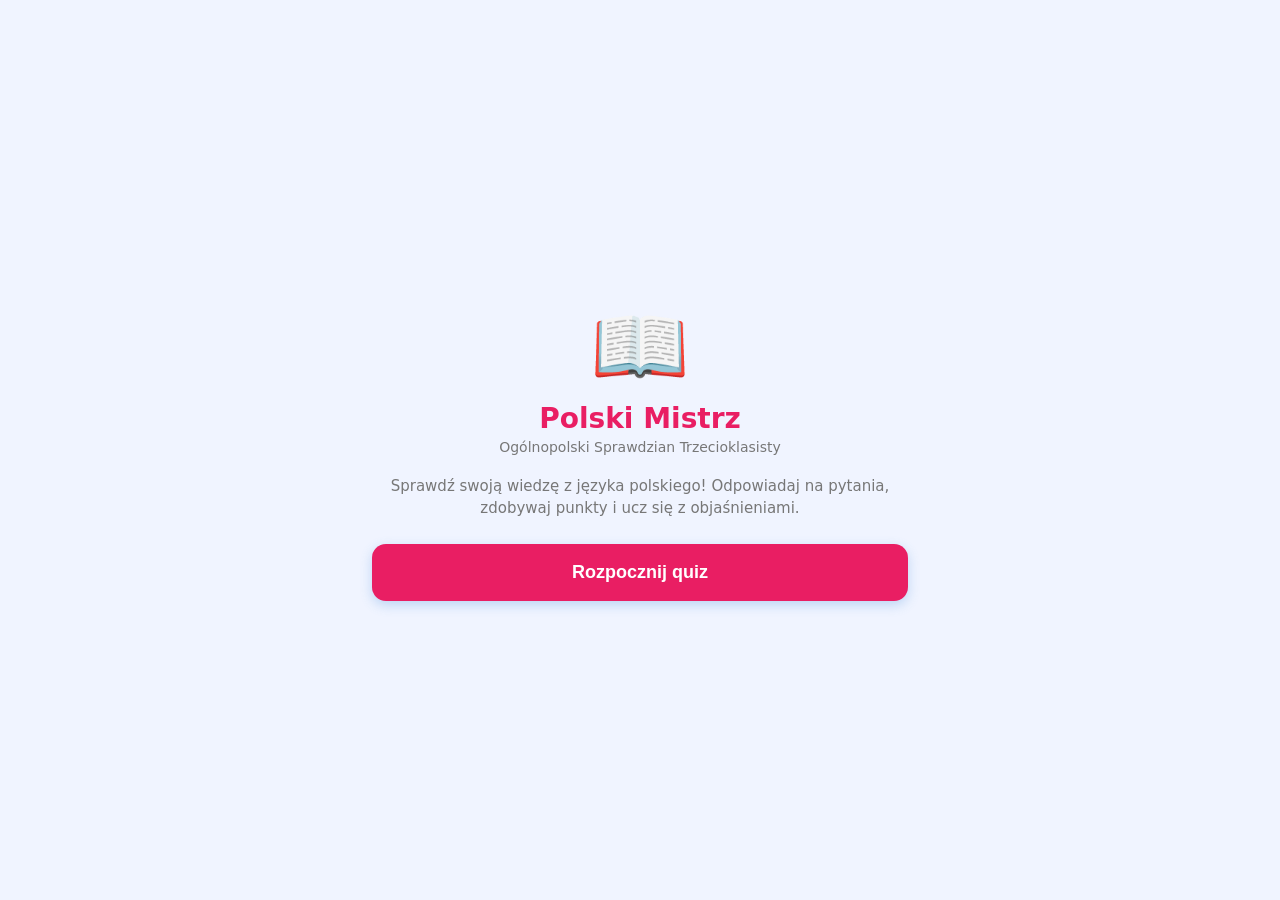
==== jezyk-polski/index.html @ eed73b52 "Dodano hub + matematyka + jezyk polski - quiz dla klasy 3 SP" ====
<!DOCTYPE html>
<html lang="pl">
<head>
  <meta charset="UTF-8">
  <meta name="viewport" content="width=device-width, initial-scale=1.0, maximum-scale=1.0, user-scalable=no">
  <meta name="theme-color" content="#E91E63">
  <meta name="description" content="Quiz z języka polskiego dla klas 1-3 szkoły podstawowej">
  <link rel="manifest" href="manifest.json">
  <link rel="apple-touch-icon" href="icons/icon-192.png">
  <title>Polski Mistrz - Quiz dla Trzecioklasisty</title>
  <link rel="stylesheet" href="css/style.css">
</head>
<body>
  <div id="app">
    <div id="screen-start" class="screen active">
      <div class="container">
        <div class="logo">📖</div>
        <h1>Polski Mistrz</h1>
        <p class="subtitle">Ogólnopolski Sprawdzian Trzecioklasisty</p>
        <p class="desc">Sprawdź swoją wiedzę z języka polskiego! Odpowiadaj na pytania, zdobywaj punkty i ucz się z objaśnieniami.</p>
        <button class="btn btn-primary btn-large" onclick="showScreen('screen-categories')">Rozpocznij quiz</button>
      </div>
    </div>

    <div id="screen-categories" class="screen">
      <div class="container">
        <h2>Wybierz kategorię</h2>
        <div id="categories-list" class="categories-grid"></div>
        <button class="btn btn-secondary btn-small" onclick="showScreen('screen-start')" style="margin-top:16px">← Powrót</button>
      </div>
    </div>

    <div id="screen-quiz" class="screen">
      <div class="container">
        <div id="quiz-header">
          <button class="btn-quit" onclick="quitQuiz()" aria-label="Opuść quiz">✕</button>
          <div id="quiz-progress">Pytanie <span id="current-question">1</span> z <span id="total-questions">10</span></div>
          <div id="quiz-timer">⏱ <span id="timer-display">00:00</span></div>
          <div id="quiz-score">⭐ <span id="score-display">0</span></div>
        </div>
        <div id="quiz-category-label" class="category-label"></div>
        <div id="question-text" class="question-text"></div>
        <button class="btn-notepad" onclick="toggleNotepad()" id="btn-notepad">📝 Notatnik</button>
        <div id="notepad-container" class="notepad-container hidden">
          <textarea id="notepad-text" class="notepad-textarea" placeholder="Tu możesz zanotować swoje przemyślenia..." rows="4"></textarea>
        </div>
        <div id="answers-container" class="answers"></div>
        <div id="explanation-box" class="explanation hidden">
          <div id="explanation-content"></div>
          <button class="btn btn-primary" onclick="nextQuestion()">Następne pytanie →</button>
        </div>
      </div>
    </div>

    <div id="screen-results" class="screen">
      <div class="container">
        <div class="results-header">
          <div class="results-icon">🏆</div>
          <h2>Koniec quizu!</h2>
        </div>
        <div id="results-summary" class="results-summary"></div>
        <div id="results-details" class="results-details"></div>
        <button class="btn btn-primary btn-large" onclick="showScreen('screen-categories')">Następny quiz</button>
        <button class="btn btn-secondary" onclick="showScreen('screen-start')" style="margin-top:12px">← Strona główna</button>
      </div>
    </div>
  </div>

  <script src="js/questions.js"></script>
  <script src="js/quiz.js"></script>
  <script src="js/app.js"></script>
</body>
</html>
---- jezyk-polski/css/style.css ----
* {
  margin: 0;
  padding: 0;
  box-sizing: border-box;
}

:root {
  --primary: #E91E63;
  --primary-dark: #C2185B;
  --secondary: #FFB74D;
  --success: #66BB6A;
  --error: #EF5350;
  --bg: #F0F4FF;
  --card: #FFFFFF;
  --text: #333333;
  --text-light: #777777;
  --shadow: 0 4px 20px rgba(0,0,0,0.1);
  --radius: 20px;
}

html, body {
  height: 100%;
  font-family: 'Segoe UI', 'Roboto', system-ui, -apple-system, sans-serif;
  background: var(--bg);
  color: var(--text);
  -webkit-tap-highlight-color: transparent;
  touch-action: manipulation;
}

#app {
  min-height: 100vh;
  max-width: 600px;
  margin: 0 auto;
  padding: 16px;
  display: flex;
  flex-direction: column;
}

/* Screens */
.screen {
  display: none;
  flex: 1;
  animation: fadeIn 0.3s ease;
}
.screen.active {
  display: flex;
}

@keyframes fadeIn {
  from { opacity: 0; transform: translateY(10px); }
  to { opacity: 1; transform: translateY(0); }
}

@keyframes pulse {
  0%, 100% { transform: scale(1); }
  50% { transform: scale(1.05); }
}

@keyframes slideDown {
  from { opacity: 0; max-height: 0; }
  to { opacity: 1; max-height: 500px; }
}

@keyframes confetti-fall {
  0% { transform: translateY(-100px) rotate(0deg); opacity: 1; }
  100% { transform: translateY(100vh) rotate(720deg); opacity: 0; }
}

.container {
  flex: 1;
  display: flex;
  flex-direction: column;
  align-items: center;
  justify-content: center;
  padding: 20px 16px;
}

/* Logo */
.logo {
  font-size: 80px;
  margin-bottom: 8px;
  animation: pulse 2s infinite;
}

/* Headings */
h1 {
  font-size: 28px;
  font-weight: 800;
  color: var(--primary);
  text-align: center;
}

h2 {
  font-size: 22px;
  font-weight: 700;
  color: var(--text);
  text-align: center;
  margin-bottom: 20px;
}

.subtitle {
  font-size: 14px;
  color: var(--text-light);
  text-align: center;
  margin: 4px 0;
}

.desc {
  font-size: 15px;
  color: var(--text-light);
  text-align: center;
  line-height: 1.5;
  margin: 16px 0 24px;
}

/* Buttons */
.btn {
  display: inline-flex;
  align-items: center;
  justify-content: center;
  gap: 8px;
  border: none;
  border-radius: 14px;
  font-size: 16px;
  font-weight: 600;
  cursor: pointer;
  padding: 14px 28px;
  transition: all 0.2s;
  width: 100%;
  touch-action: manipulation;
}

.btn:active {
  transform: scale(0.97);
}

.btn-primary {
  background: var(--primary);
  color: white;
  box-shadow: 0 4px 12px rgba(74, 144, 217, 0.3);
}

.btn-primary:hover {
  background: var(--primary-dark);
}

.btn-secondary {
  background: var(--card);
  color: var(--text);
  border: 2px solid #ddd;
}

.btn-secondary:hover {
  border-color: var(--primary);
  color: var(--primary);
}

.btn-success {
  background: var(--success);
  color: white;
}

.btn-error {
  background: var(--error);
  color: white;
}

.btn-small {
  padding: 10px 20px;
  font-size: 14px;
  max-width: 200px;
}

.btn-large {
  padding: 18px 36px;
  font-size: 18px;
}

/* Categories grid */
.categories-grid {
  display: grid;
  grid-template-columns: 1fr 1fr;
  gap: 12px;
  width: 100%;
  max-width: 400px;
}

.category-card {
  background: var(--card);
  border: 2px solid #eee;
  border-radius: var(--radius);
  padding: 20px 12px;
  text-align: center;
  cursor: pointer;
  transition: all 0.2s;
  box-shadow: var(--shadow);
  touch-action: manipulation;
}

.category-card:active {
  transform: scale(0.96);
}

.category-card .cat-icon {
  font-size: 36px;
  display: block;
  margin-bottom: 8px;
}

.category-card .cat-name {
  font-size: 14px;
  font-weight: 600;
  color: var(--text);
}

.category-card .cat-count {
  font-size: 12px;
  color: var(--text-light);
  margin-top: 4px;
}

.category-card.random {
  grid-column: 1 / -1;
  border-color: var(--secondary);
  background: #FFF8E1;
}

.category-card:hover {
  border-color: var(--primary);
  transform: translateY(-2px);
}

/* Quiz header */
#quiz-header {
  display: flex;
  justify-content: space-between;
  align-items: center;
  width: 100%;
  padding: 12px 0;
  border-bottom: 2px solid #eee;
  margin-bottom: 16px;
  font-size: 14px;
  font-weight: 600;
  color: var(--text-light);
  gap: 8px;
}

.btn-quit {
  background: #ffebee;
  border: 2px solid #ef9a9a;
  border-radius: 50%;
  width: 36px;
  height: 36px;
  font-size: 16px;
  font-weight: 700;
  color: #c62828;
  cursor: pointer;
  display: flex;
  align-items: center;
  justify-content: center;
  flex-shrink: 0;
  transition: all 0.2s;
  touch-action: manipulation;
}

.btn-quit:active {
  transform: scale(0.9);
  background: #ffcdd2;
}

.btn-notepad {
  background: #fff3e0;
  border: 2px solid #ffcc80;
  border-radius: 12px;
  padding: 8px 16px;
  font-size: 13px;
  font-weight: 600;
  color: #e65100;
  cursor: pointer;
  align-self: flex-start;
  transition: all 0.2s;
  touch-action: manipulation;
  margin-bottom: 8px;
}

.btn-notepad:active {
  transform: scale(0.96);
  background: #ffe0b2;
}

.btn-notepad.active {
  background: #ffe0b2;
  border-color: #e65100;
}

.notepad-container {
  width: 100%;
  margin-bottom: 12px;
  animation: slideDown 0.2s ease;
}

.notepad-container.hidden {
  display: none;
}

.notepad-textarea {
  width: 100%;
  padding: 12px;
  border: 2px solid #ffcc80;
  border-radius: 12px;
  font-size: 15px;
  font-family: inherit;
  resize: vertical;
  min-height: 60px;
  background: #fffaf0;
  outline: none;
  transition: border-color 0.2s;
}

.notepad-textarea:focus {
  border-color: var(--primary);
}

#quiz-header #quiz-timer {
  color: var(--primary);
}

#quiz-header #quiz-score {
  color: var(--secondary);
}

.category-label {
  font-size: 12px;
  font-weight: 600;
  color: var(--primary);
  background: #E3EDFA;
  padding: 4px 12px;
  border-radius: 20px;
  margin-bottom: 16px;
  align-self: flex-start;
}

/* Question */
.question-text {
  font-size: 20px;
  font-weight: 700;
  text-align: center;
  line-height: 1.5;
  margin: 24px 0;
  width: 100%;
  min-height: 60px;
}

/* Answers */
.answers {
  width: 100%;
  display: flex;
  flex-direction: column;
  gap: 10px;
}

.answer-btn {
  width: 100%;
  padding: 16px 20px;
  background: var(--card);
  border: 2px solid #e0e0e0;
  border-radius: 14px;
  font-size: 17px;
  font-weight: 500;
  text-align: left;
  cursor: pointer;
  transition: all 0.2s;
  touch-action: manipulation;
}

.answer-btn:active {
  transform: scale(0.98);
}

.answer-btn:hover {
  border-color: var(--primary);
  background: #F5F8FF;
}

.answer-btn.correct {
  border-color: var(--success);
  background: #E8F5E9;
  color: #2E7D32;
}

.answer-btn.wrong {
  border-color: var(--error);
  background: #FFEBEE;
  color: #C62828;
}

.answer-btn.disabled {
  cursor: default;
  opacity: 0.7;
}

.answer-btn .answer-letter {
  display: inline-block;
  width: 28px;
  height: 28px;
  line-height: 28px;
  text-align: center;
  border-radius: 50%;
  background: #f0f0f0;
  font-weight: 700;
  font-size: 13px;
  margin-right: 12px;
  color: var(--text-light);
}

.answer-btn.correct .answer-letter {
  background: var(--success);
  color: white;
}

.answer-btn.wrong .answer-letter {
  background: var(--error);
  color: white;
}

/* Explanation box */
.explanation {
  width: 100%;
  margin-top: 16px;
  padding: 16px;
  background: #FFF8E1;
  border: 2px solid var(--secondary);
  border-radius: 14px;
  animation: slideDown 0.3s ease;
}

.explanation .exp-label {
  font-weight: 700;
  color: #E65100;
  font-size: 13px;
  margin-bottom: 8px;
}

.explanation .exp-text {
  font-size: 15px;
  line-height: 1.5;
  color: #555;
  margin-bottom: 16px;
}

.explanation.hidden {
  display: none;
}

/* Results */
.results-header {
  text-align: center;
  margin-bottom: 24px;
}

.results-icon {
  font-size: 64px;
}

.results-summary {
  text-align: center;
  margin-bottom: 24px;
}

.results-summary .score-big {
  font-size: 48px;
  font-weight: 800;
  color: var(--primary);
}

.results-summary .score-label {
  font-size: 16px;
  color: var(--text-light);
}

.results-summary .score-message {
  font-size: 18px;
  margin-top: 8px;
  font-weight: 600;
}

.results-details {
  width: 100%;
  display: flex;
  flex-direction: column;
  gap: 12px;
  margin-bottom: 24px;
}

.result-item {
  background: var(--card);
  border-radius: 14px;
  padding: 14px;
  border-left: 4px solid var(--success);
  box-shadow: 0 2px 8px rgba(0,0,0,0.05);
}

.result-item.wrong {
  border-left-color: var(--error);
}

.result-item .ri-question {
  font-weight: 600;
  font-size: 15px;
  margin-bottom: 4px;
}

.result-item .ri-answer {
  font-size: 13px;
  color: var(--text-light);
}

.result-item .ri-answer .correct-text {
  color: var(--success);
  font-weight: 600;
}

.result-item .ri-answer .wrong-text {
  color: var(--error);
  font-weight: 600;
}

/* Timer warning */
.timer-warning {
  color: var(--error) !important;
  animation: pulse 1s infinite;
}

/* Scrollable */
.scrollable {
  flex: 1;
  overflow-y: auto;
  width: 100%;
}

/* Responsive */
@media (max-width: 480px) {
  .categories-grid {
    grid-template-columns: 1fr 1fr;
    gap: 8px;
  }

  .category-card {
    padding: 16px 8px;
  }

  .category-card .cat-icon {
    font-size: 28px;
  }

  .question-text {
    font-size: 18px;
  }

  .answer-btn {
    padding: 14px 16px;
    font-size: 15px;
  }

  h1 { font-size: 24px; }
}

/* Confetti (for perfect score) */
.confetti-piece {
  position: fixed;
  width: 10px;
  height: 10px;
  top: -10px;
  z-index: 999;
  animation: confetti-fall 3s ease-in forwards;
  pointer-events: none;
}
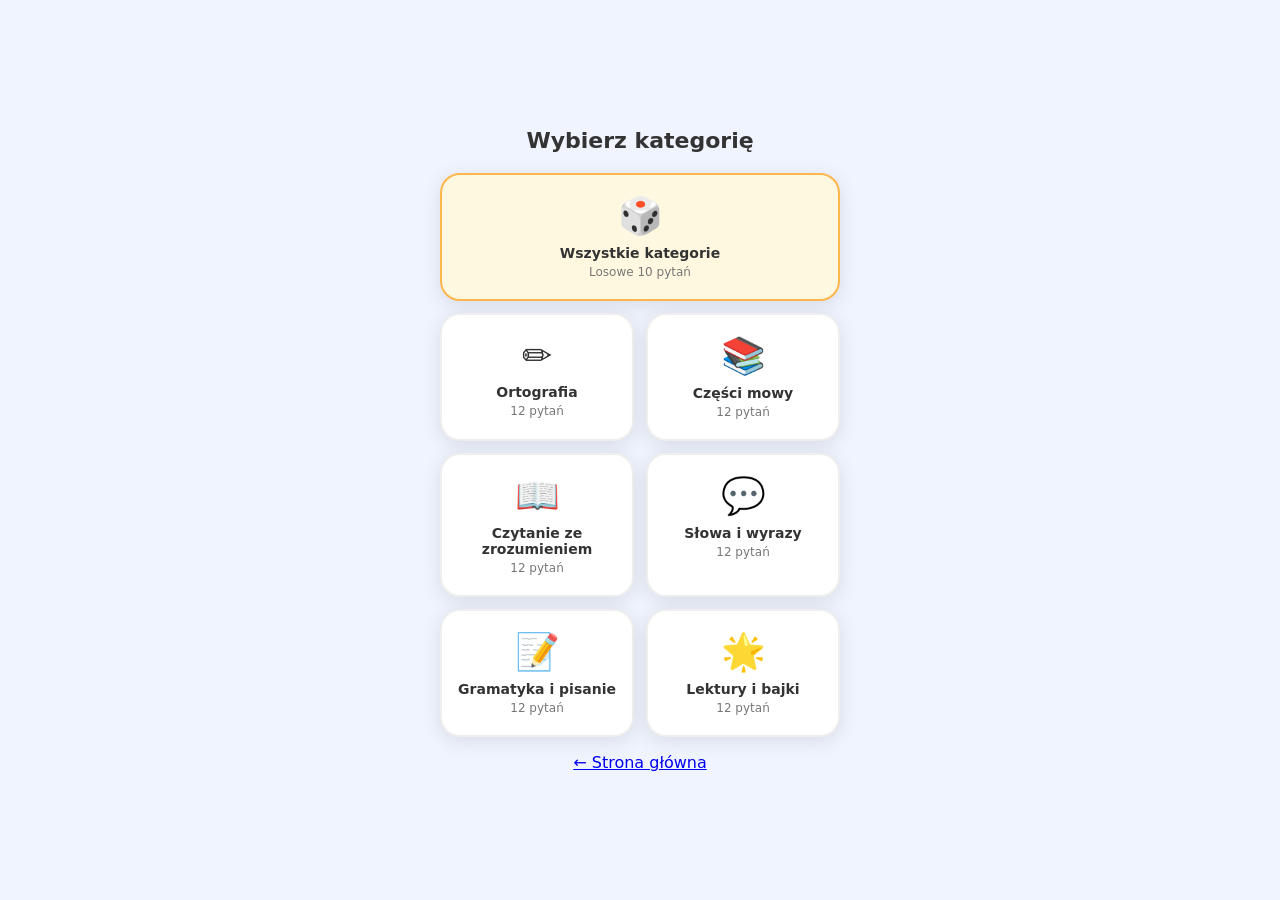
==== commit 1aa716d4: "Usunieto ekran startowy - od razu kategorie" ====
--- a/jezyk-polski/index.html
+++ b/jezyk-polski/index.html
@@ -12,21 +12,11 @@
 </head>
 <body>
   <div id="app">
-    <div id="screen-start" class="screen active">
-      <div class="container">
-        <div class="logo">📖</div>
-        <h1>Polski Mistrz</h1>
-        <p class="subtitle">Ogólnopolski Sprawdzian Trzecioklasisty</p>
-        <p class="desc">Sprawdź swoją wiedzę z języka polskiego! Odpowiadaj na pytania, zdobywaj punkty i ucz się z objaśnieniami.</p>
-        <button class="btn btn-primary btn-large" onclick="showScreen('screen-categories')">Rozpocznij quiz</button>
-      </div>
-    </div>
-
-    <div id="screen-categories" class="screen">
+    <div id="screen-categories" class="screen active">
       <div class="container">
         <h2>Wybierz kategorię</h2>
         <div id="categories-list" class="categories-grid"></div>
-        <button class="btn btn-secondary btn-small" onclick="showScreen('screen-start')" style="margin-top:16px">← Powrót</button>
+        <a href="../" class="link-back" style="margin-top:16px">← Strona główna</a>
       </div>
     </div>
 
@@ -61,7 +51,7 @@
         <div id="results-summary" class="results-summary"></div>
         <div id="results-details" class="results-details"></div>
         <button class="btn btn-primary btn-large" onclick="showScreen('screen-categories')">Następny quiz</button>
-        <button class="btn btn-secondary" onclick="showScreen('screen-start')" style="margin-top:12px">← Strona główna</button>
+        <a href="../" class="btn btn-secondary" style="margin-top:12px;text-decoration:none;display:inline-block">← Strona główna</a>
       </div>
     </div>
   </div>
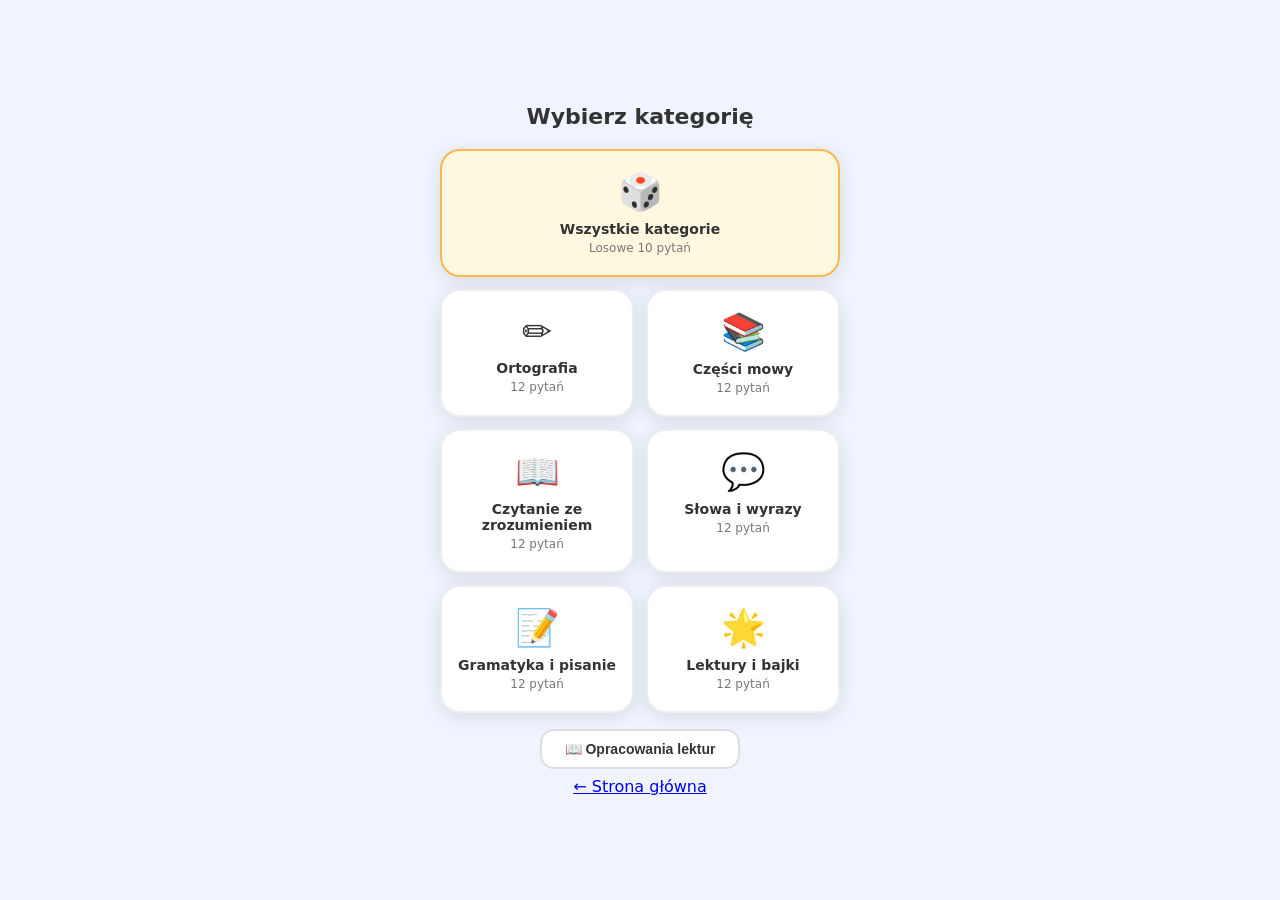
==== commit 067f95b8: "Dodano opracowania lektur i bajek do jezyka polskiego" ====
--- a/jezyk-polski/index.html
+++ b/jezyk-polski/index.html
@@ -16,7 +16,8 @@
       <div class="container">
         <h2>Wybierz kategorię</h2>
         <div id="categories-list" class="categories-grid"></div>
-        <a href="../" class="link-back" style="margin-top:16px">← Strona główna</a>
+        <button class="btn btn-secondary btn-small" onclick="showScreen('screen-lektury')" style="margin-top:16px">📖 Opracowania lektur</button>
+        <a href="../" class="link-back" style="margin-top:8px">← Strona główna</a>
       </div>
     </div>
 
@@ -54,6 +55,28 @@
         <a href="../" class="btn btn-secondary" style="margin-top:12px;text-decoration:none;display:inline-block">← Strona główna</a>
       </div>
     </div>
+
+    <!-- Ekran opracowań lektur -->
+    <div id="screen-lektury" class="screen">
+      <div class="container">
+        <div class="lektury-header">
+          <button class="btn-quit" onclick="showScreen('screen-categories')" aria-label="Powrót">✕</button>
+          <h2 style="flex:1;margin:0">📖 Opracowania lektur</h2>
+        </div>
+        <div id="lektury-list" class="lektury-list scrollable"></div>
+      </div>
+    </div>
+
+    <!-- Ekran szczegółów lektury -->
+    <div id="screen-lektura-detail" class="screen">
+      <div class="container">
+        <div class="lektury-header">
+          <button class="btn-quit" onclick="showScreen('screen-lektury')" aria-label="Powrót">✕</button>
+          <h2 style="flex:1;margin:0" id="lektura-detail-title">Tytuł</h2>
+        </div>
+        <div id="lektura-detail-content" class="lektura-detail scrollable"></div>
+      </div>
+    </div>
   </div>
 
   <script src="js/questions.js"></script>
--- a/jezyk-polski/css/style.css
+++ b/jezyk-polski/css/style.css
@@ -575,3 +575,113 @@
   animation: confetti-fall 3s ease-in forwards;
   pointer-events: none;
 }
+
+/* Lektury */
+.lektury-header {
+  display: flex;
+  align-items: center;
+  gap: 12px;
+  width: 100%;
+  margin-bottom: 16px;
+}
+
+.lektury-list {
+  width: 100%;
+  display: flex;
+  flex-direction: column;
+  gap: 12px;
+  padding-bottom: 40px;
+}
+
+.lektury-card {
+  background: var(--card);
+  border: 2px solid #f0f0f0;
+  border-radius: 16px;
+  padding: 16px;
+  cursor: pointer;
+  transition: all 0.2s;
+  box-shadow: 0 2px 12px rgba(0,0,0,0.06);
+  text-align: left;
+  touch-action: manipulation;
+}
+
+.lektury-card:active {
+  transform: scale(0.98);
+}
+
+.lektury-card .lc-icon {
+  font-size: 32px;
+  display: block;
+  margin-bottom: 8px;
+}
+
+.lektury-card .lc-title {
+  font-size: 16px;
+  font-weight: 700;
+  color: var(--text);
+  margin-bottom: 4px;
+}
+
+.lektury-card .lc-author {
+  font-size: 13px;
+  color: var(--text-light);
+}
+
+.lektury-card:hover {
+  border-color: var(--primary);
+}
+
+.lektura-detail {
+  width: 100%;
+  padding-bottom: 40px;
+}
+
+.lektura-detail .ld-icon {
+  font-size: 48px;
+  display: block;
+  text-align: center;
+  margin-bottom: 12px;
+}
+
+.lektura-detail .ld-title {
+  font-size: 22px;
+  font-weight: 700;
+  text-align: center;
+  color: var(--primary);
+  margin-bottom: 4px;
+}
+
+.lektura-detail .ld-author {
+  font-size: 14px;
+  text-align: center;
+  color: var(--text-light);
+  margin-bottom: 20px;
+}
+
+.lektura-detail .ld-section {
+  margin-bottom: 16px;
+}
+
+.lektura-detail .ld-section-title {
+  font-size: 15px;
+  font-weight: 700;
+  color: var(--text);
+  margin-bottom: 6px;
+  padding-bottom: 4px;
+  border-bottom: 2px solid #f0f0f0;
+}
+
+.lektura-detail .ld-section-text {
+  font-size: 14px;
+  line-height: 1.6;
+  color: #555;
+}
+
+.lektura-detail .ld-section-text ul {
+  padding-left: 20px;
+  margin-top: 4px;
+}
+
+.lektura-detail .ld-section-text li {
+  margin-bottom: 4px;
+}
